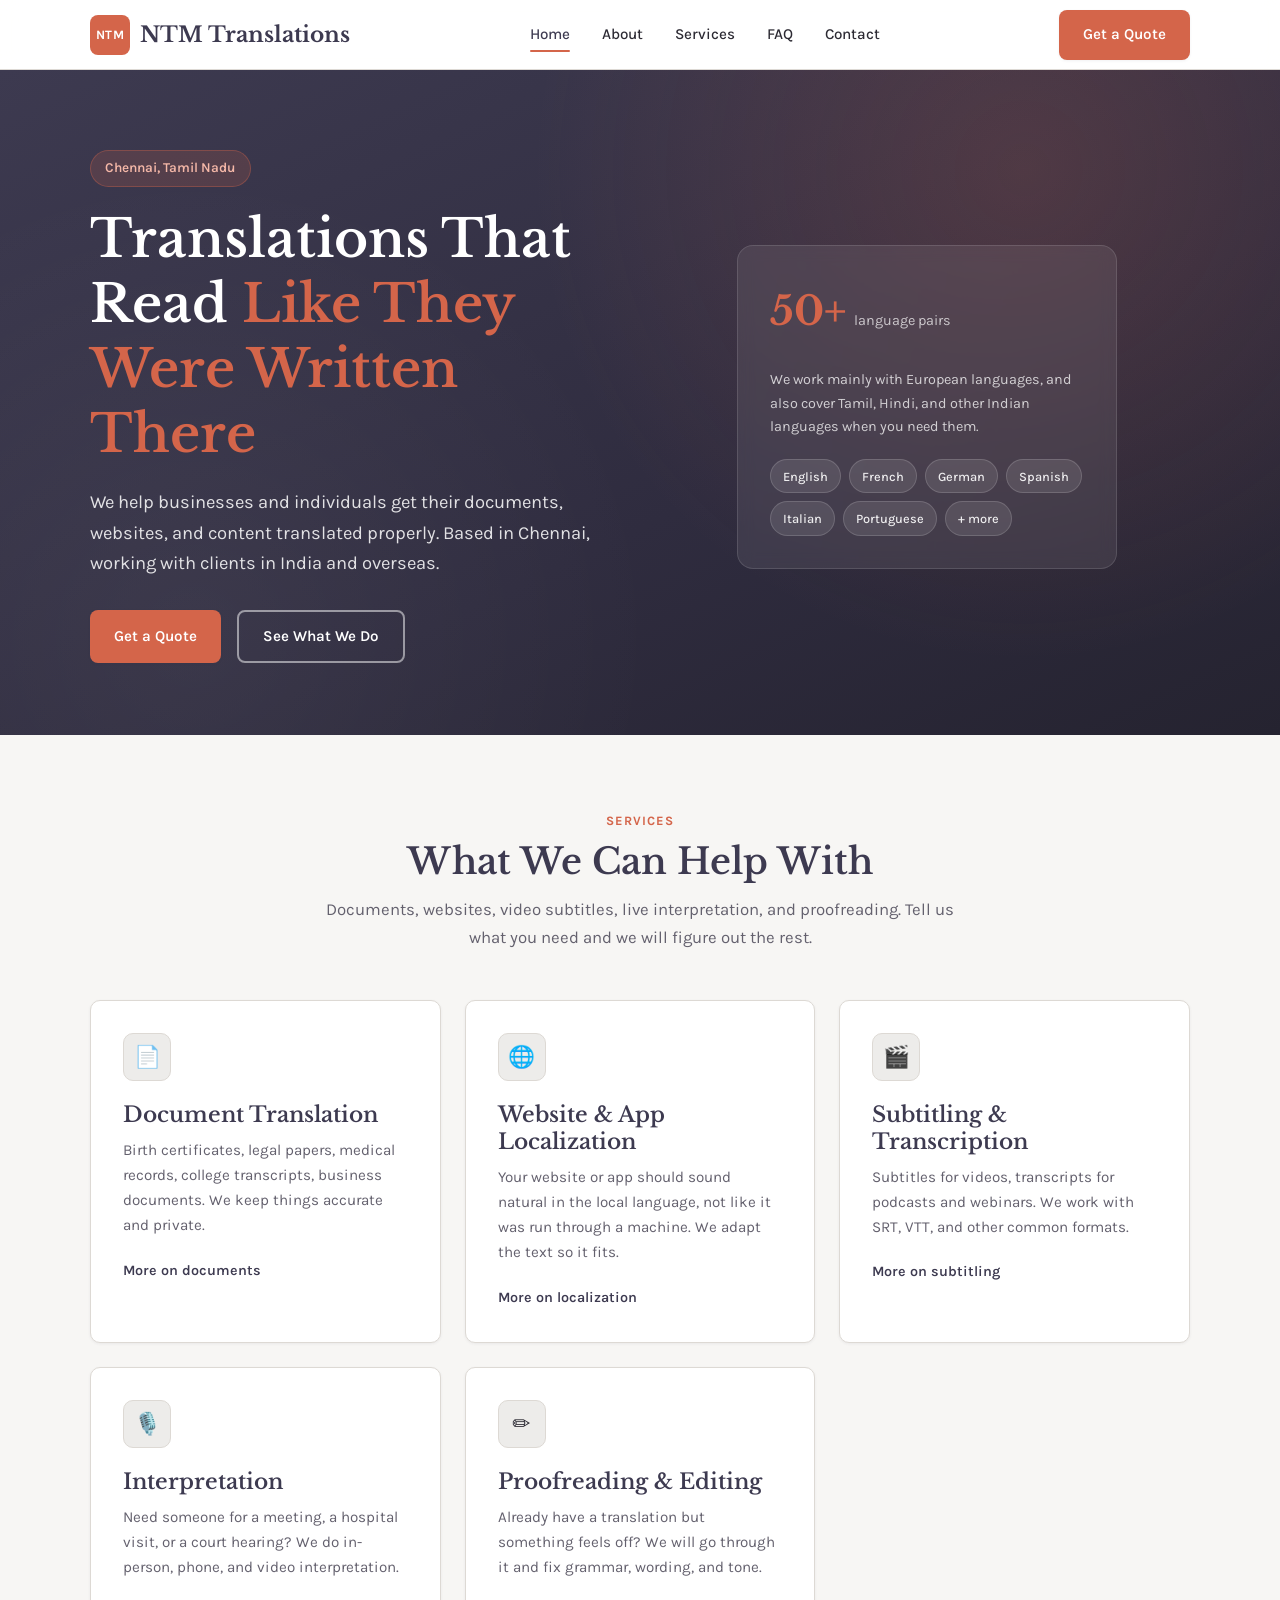
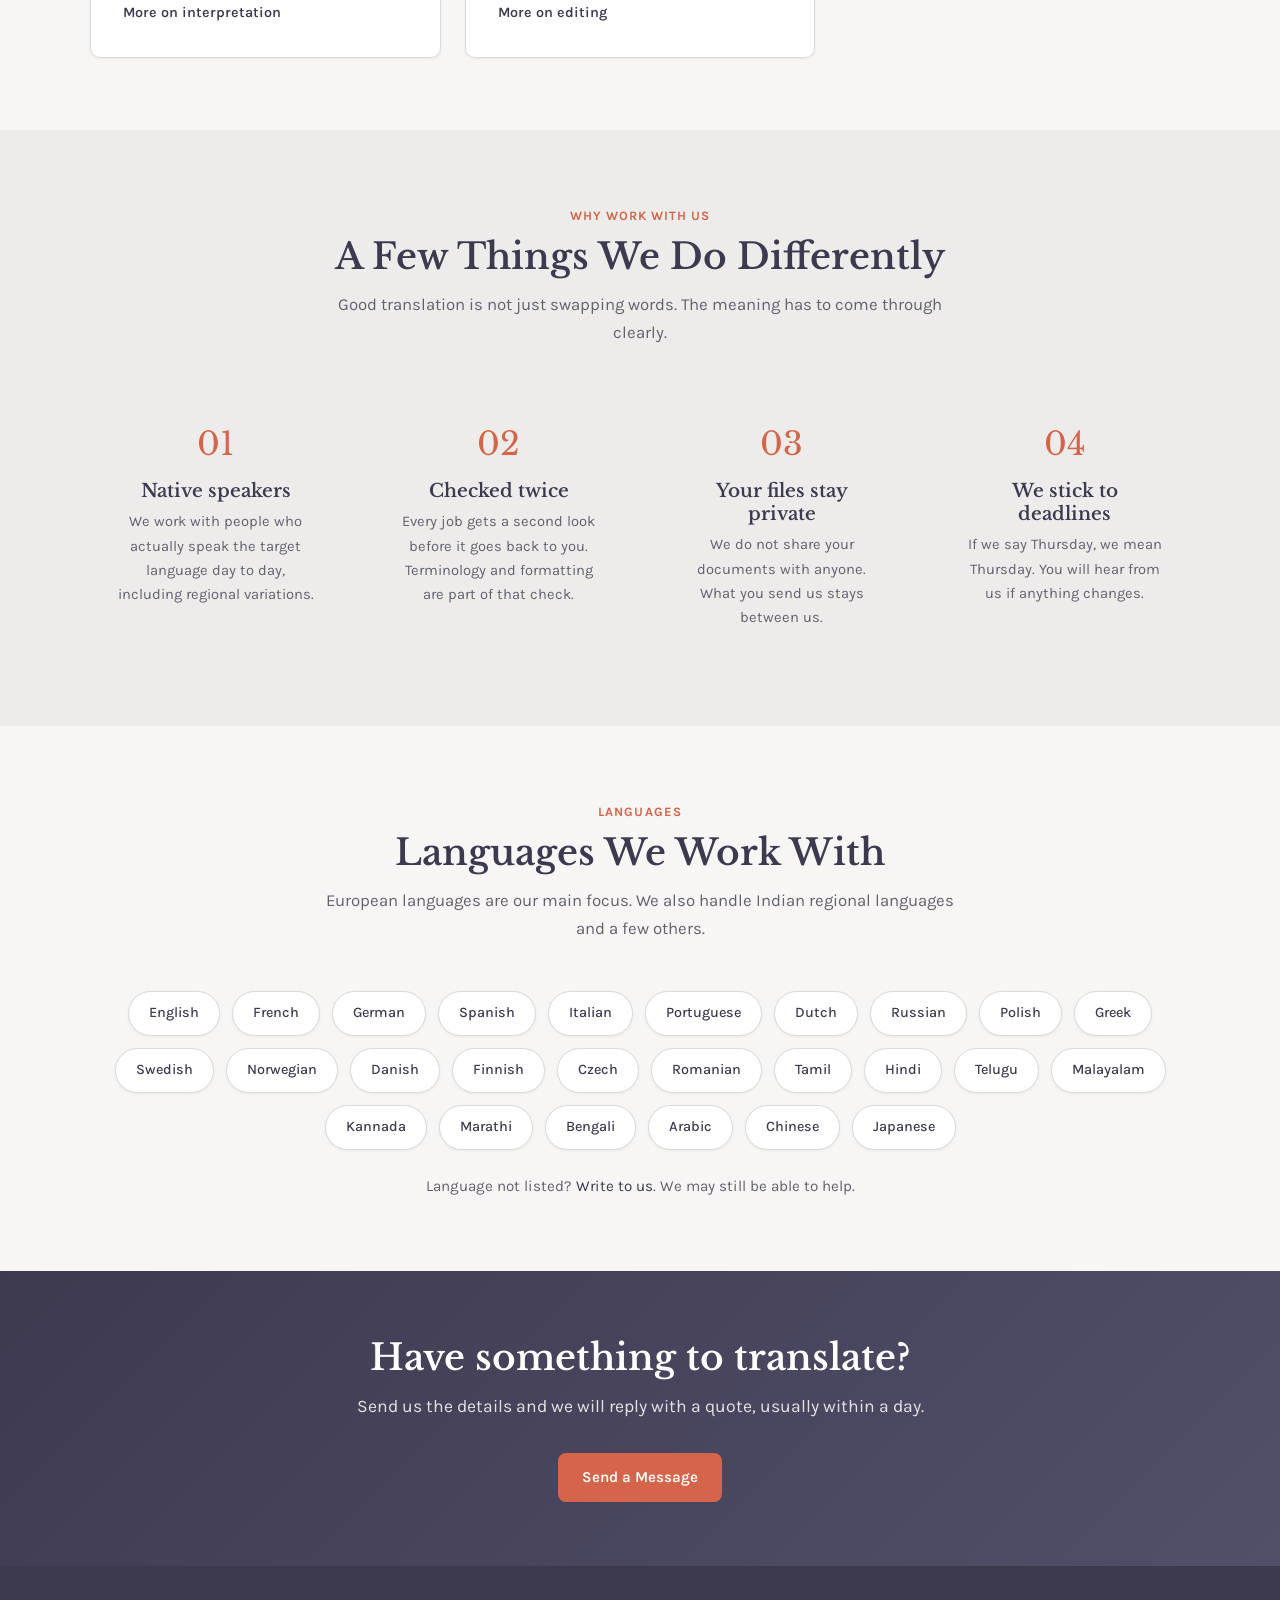
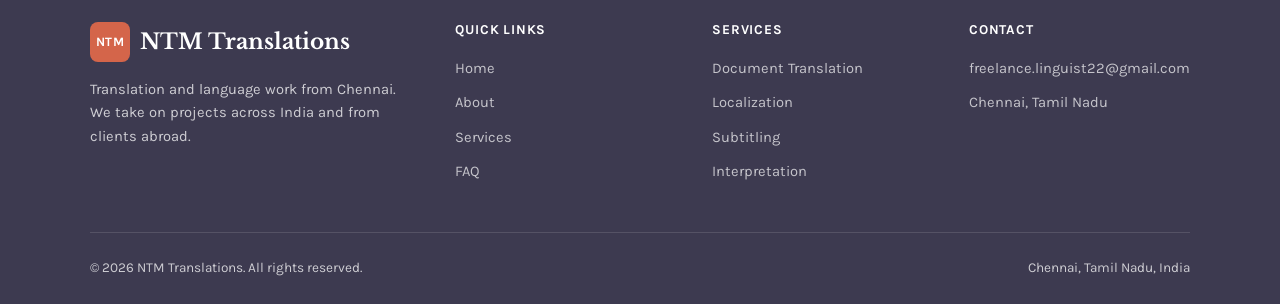
==== index.html @ 9d88496f "Initial NTM Translations website. Static site with home, about, services, contact, and FAQ pages for" ====
<!DOCTYPE html>
<html lang="en">
<head>
  <meta charset="UTF-8">
  <meta name="viewport" content="width=device-width, initial-scale=1.0">
  <meta name="description" content="NTM Translations offers document translation, localization, subtitling, and interpretation in Chennai. European and Indian languages.">
  <title>NTM Translations | Translation Services in Chennai</title>
  <link rel="preconnect" href="https://fonts.googleapis.com">
  <link rel="preconnect" href="https://fonts.gstatic.com" crossorigin>
  <link href="https://fonts.googleapis.com/css2?family=Karla:wght@400;500;600;700&family=Libre+Baskerville:wght@600;700&display=swap" rel="stylesheet">
  <link rel="stylesheet" href="css/styles.css">
</head>
<body>

  <header class="site-header">
    <div class="container header-inner">
      <a href="index.html" class="logo">
        <span class="logo-mark">NTM</span>
        NTM Translations
      </a>
      <nav class="nav-desktop" aria-label="Main navigation">
        <a href="index.html" class="active">Home</a>
        <a href="about.html">About</a>
        <a href="services.html">Services</a>
        <a href="faq.html">FAQ</a>
        <a href="contact.html">Contact</a>
      </nav>
      <a href="contact.html" class="btn btn-primary nav-desktop">Get a Quote</a>
      <button class="nav-toggle" aria-label="Open menu" aria-expanded="false">☰</button>
    </div>
    <nav class="nav-mobile" aria-label="Mobile navigation">
      <a href="index.html" class="active">Home</a>
      <a href="about.html">About</a>
      <a href="services.html">Services</a>
      <a href="faq.html">FAQ</a>
      <a href="contact.html">Contact</a>
      <a href="contact.html" class="btn btn-primary" style="margin-top: 1rem;">Get a Quote</a>
    </nav>
  </header>

  <main>
    <section class="hero">
      <div class="container hero-grid">
        <div class="hero-content">
          <span class="hero-badge">Chennai, Tamil Nadu</span>
          <h1>Translations That Read <span>Like They Were Written There</span></h1>
          <p class="hero-lead">
            We help businesses and individuals get their documents, websites, and content translated properly. Based in Chennai, working with clients in India and overseas.
          </p>
          <div class="hero-actions">
            <a href="contact.html" class="btn btn-primary">Get a Quote</a>
            <a href="services.html" class="btn btn-outline">See What We Do</a>
          </div>
        </div>
        <div class="hero-visual">
          <div class="hero-card">
            <div class="hero-card-stat">
              <strong>50+</strong>
              <span>language pairs</span>
            </div>
            <p style="color: rgba(255,255,255,0.75); font-size: 0.9rem; margin-bottom: 1.25rem;">We work mainly with European languages, and also cover Tamil, Hindi, and other Indian languages when you need them.</p>
            <div class="hero-lang-tags">
              <span class="lang-tag">English</span>
              <span class="lang-tag">French</span>
              <span class="lang-tag">German</span>
              <span class="lang-tag">Spanish</span>
              <span class="lang-tag">Italian</span>
              <span class="lang-tag">Portuguese</span>
              <span class="lang-tag">+ more</span>
            </div>
          </div>
        </div>
      </div>
    </section>

    <section>
      <div class="container">
        <div class="section-header">
          <span class="section-label">Services</span>
          <h2>What We Can Help With</h2>
          <p>Documents, websites, video subtitles, live interpretation, and proofreading. Tell us what you need and we will figure out the rest.</p>
        </div>
        <div class="cards-grid">
          <article class="card">
            <div class="card-icon">📄</div>
            <h3>Document Translation</h3>
            <p>Birth certificates, legal papers, medical records, college transcripts, business documents. We keep things accurate and private.</p>
            <a href="services.html#document" class="card-link">More on documents</a>
          </article>
          <article class="card">
            <div class="card-icon">🌐</div>
            <h3>Website & App Localization</h3>
            <p>Your website or app should sound natural in the local language, not like it was run through a machine. We adapt the text so it fits.</p>
            <a href="services.html#localization" class="card-link">More on localization</a>
          </article>
          <article class="card">
            <div class="card-icon">🎬</div>
            <h3>Subtitling & Transcription</h3>
            <p>Subtitles for videos, transcripts for podcasts and webinars. We work with SRT, VTT, and other common formats.</p>
            <a href="services.html#subtitling" class="card-link">More on subtitling</a>
          </article>
          <article class="card">
            <div class="card-icon">🎙️</div>
            <h3>Interpretation</h3>
            <p>Need someone for a meeting, a hospital visit, or a court hearing? We do in-person, phone, and video interpretation.</p>
            <a href="services.html#interpretation" class="card-link">More on interpretation</a>
          </article>
          <article class="card">
            <div class="card-icon">✏️</div>
            <h3>Proofreading & Editing</h3>
            <p>Already have a translation but something feels off? We will go through it and fix grammar, wording, and tone.</p>
            <a href="services.html#proofreading" class="card-link">More on editing</a>
          </article>
        </div>
      </div>
    </section>

    <section class="bg-alt">
      <div class="container">
        <div class="section-header">
          <span class="section-label">Why work with us</span>
          <h2>A Few Things We Do Differently</h2>
          <p>Good translation is not just swapping words. The meaning has to come through clearly.</p>
        </div>
        <div class="features-grid">
          <div class="feature-item">
            <div class="feature-number">01</div>
            <h3>Native speakers</h3>
            <p>We work with people who actually speak the target language day to day, including regional variations.</p>
          </div>
          <div class="feature-item">
            <div class="feature-number">02</div>
            <h3>Checked twice</h3>
            <p>Every job gets a second look before it goes back to you. Terminology and formatting are part of that check.</p>
          </div>
          <div class="feature-item">
            <div class="feature-number">03</div>
            <h3>Your files stay private</h3>
            <p>We do not share your documents with anyone. What you send us stays between us.</p>
          </div>
          <div class="feature-item">
            <div class="feature-number">04</div>
            <h3>We stick to deadlines</h3>
            <p>If we say Thursday, we mean Thursday. You will hear from us if anything changes.</p>
          </div>
        </div>
      </div>
    </section>

    <section>
      <div class="container">
        <div class="section-header">
          <span class="section-label">Languages</span>
          <h2>Languages We Work With</h2>
          <p>European languages are our main focus. We also handle Indian regional languages and a few others.</p>
        </div>
        <div class="languages-grid">
          <span class="language-pill">English</span>
          <span class="language-pill">French</span>
          <span class="language-pill">German</span>
          <span class="language-pill">Spanish</span>
          <span class="language-pill">Italian</span>
          <span class="language-pill">Portuguese</span>
          <span class="language-pill">Dutch</span>
          <span class="language-pill">Russian</span>
          <span class="language-pill">Polish</span>
          <span class="language-pill">Greek</span>
          <span class="language-pill">Swedish</span>
          <span class="language-pill">Norwegian</span>
          <span class="language-pill">Danish</span>
          <span class="language-pill">Finnish</span>
          <span class="language-pill">Czech</span>
          <span class="language-pill">Romanian</span>
          <span class="language-pill">Tamil</span>
          <span class="language-pill">Hindi</span>
          <span class="language-pill">Telugu</span>
          <span class="language-pill">Malayalam</span>
          <span class="language-pill">Kannada</span>
          <span class="language-pill">Marathi</span>
          <span class="language-pill">Bengali</span>
          <span class="language-pill">Arabic</span>
          <span class="language-pill">Chinese</span>
          <span class="language-pill">Japanese</span>
        </div>
        <p style="text-align: center; margin-top: 1.5rem; color: var(--color-text-muted); font-size: 0.95rem;">Language not listed? <a href="contact.html">Write to us</a>. We may still be able to help.</p>
      </div>
    </section>

    <section class="cta-band">
      <div class="container">
        <h2>Have something to translate?</h2>
        <p>Send us the details and we will reply with a quote, usually within a day.</p>
        <a href="contact.html" class="btn btn-primary">Send a Message</a>
      </div>
    </section>
  </main>

  <footer class="site-footer">
    <div class="container">
      <div class="footer-grid">
        <div class="footer-brand">
          <a href="index.html" class="logo">
            <span class="logo-mark">NTM</span>
            NTM Translations
          </a>
          <p>Translation and language work from Chennai. We take on projects across India and from clients abroad.</p>
        </div>
        <div class="footer-col">
          <h4>Quick Links</h4>
          <ul>
            <li><a href="index.html">Home</a></li>
            <li><a href="about.html">About</a></li>
            <li><a href="services.html">Services</a></li>
            <li><a href="faq.html">FAQ</a></li>
          </ul>
        </div>
        <div class="footer-col">
          <h4>Services</h4>
          <ul>
            <li><a href="services.html#document">Document Translation</a></li>
            <li><a href="services.html#localization">Localization</a></li>
            <li><a href="services.html#subtitling">Subtitling</a></li>
            <li><a href="services.html#interpretation">Interpretation</a></li>
          </ul>
        </div>
        <div class="footer-col">
          <h4>Contact</h4>
          <ul>
            <li><a href="mailto:freelance.linguist22@gmail.com">freelance.linguist22@gmail.com</a></li>
            <li><a href="contact.html">Chennai, Tamil Nadu</a></li>
          </ul>
        </div>
      </div>
      <div class="footer-bottom">
        <span>© 2026 NTM Translations. All rights reserved.</span>
        <span>Chennai, Tamil Nadu, India</span>
      </div>
    </div>
  </footer>

  <script src="js/main.js"></script>
</body>
</html>
---- css/styles.css ----
/* NTM Translations */
:root {
  --color-primary: #3d3a50;
  --color-primary-light: #524f6a;
  --color-accent: #d4654a;
  --color-accent-hover: #bf553c;
  --color-bg: #f7f6f4;
  --color-bg-alt: #edecea;
  --color-surface: #ffffff;
  --color-text: #2c2a33;
  --color-text-muted: #64616e;
  --color-border: #ddd9d4;
  --font-display: "Libre Baskerville", Georgia, serif;
  --font-body: "Karla", system-ui, sans-serif;
  --shadow-sm: 0 1px 3px rgba(61, 58, 80, 0.07);
  --shadow-md: 0 4px 18px rgba(61, 58, 80, 0.09);
  --shadow-lg: 0 10px 36px rgba(61, 58, 80, 0.12);
  --radius: 10px;
  --radius-lg: 16px;
  --max-width: 1100px;
  --header-height: 70px;
}

*, *::before, *::after {
  box-sizing: border-box;
  margin: 0;
  padding: 0;
}

html {
  scroll-behavior: smooth;
}

body {
  font-family: var(--font-body);
  font-size: 1rem;
  line-height: 1.65;
  color: var(--color-text);
  background: var(--color-bg);
  -webkit-font-smoothing: antialiased;
}

img {
  max-width: 100%;
  height: auto;
  display: block;
}

a {
  color: var(--color-primary);
  text-decoration: none;
  transition: color 0.2s;
}

a:hover {
  color: var(--color-accent);
}

h1, h2, h3, h4 {
  font-family: var(--font-display);
  font-weight: 600;
  line-height: 1.25;
  color: var(--color-primary);
}

h1 { font-size: clamp(2.25rem, 5vw, 3.25rem); }
h2 { font-size: clamp(1.75rem, 3.5vw, 2.25rem); }
h3 { font-size: 1.35rem; }

p + p { margin-top: 1rem; }

.container {
  width: min(100% - 2rem, var(--max-width));
  margin-inline: auto;
}

/* Header */
.site-header {
  position: sticky;
  top: 0;
  z-index: 100;
  background: rgba(255, 255, 255, 0.92);
  backdrop-filter: blur(12px);
  border-bottom: 1px solid var(--color-border);
  height: var(--header-height);
}

.header-inner {
  display: flex;
  align-items: center;
  justify-content: space-between;
  height: var(--header-height);
}

.logo {
  display: flex;
  align-items: center;
  gap: 0.65rem;
  font-family: var(--font-display);
  font-size: 1.35rem;
  font-weight: 700;
  color: var(--color-primary);
}

.logo-mark {
  width: 40px;
  height: 40px;
  background: var(--color-accent);
  border-radius: 8px;
  display: flex;
  align-items: center;
  justify-content: center;
  color: #fff;
  font-family: var(--font-body);
  font-size: 0.8rem;
  font-weight: 700;
  letter-spacing: 0.02em;
}

.nav-desktop {
  display: flex;
  align-items: center;
  gap: 2rem;
}

.nav-desktop a {
  font-size: 0.95rem;
  font-weight: 500;
  color: var(--color-text);
}

.nav-desktop a.active,
.nav-desktop a:hover {
  color: var(--color-primary);
}

.nav-desktop a.active {
  position: relative;
}

.nav-desktop a.active::after {
  content: "";
  position: absolute;
  bottom: -4px;
  left: 0;
  right: 0;
  height: 2px;
  background: var(--color-accent);
  border-radius: 1px;
}

.btn {
  display: inline-flex;
  align-items: center;
  justify-content: center;
  gap: 0.5rem;
  padding: 0.75rem 1.5rem;
  font-family: var(--font-body);
  font-size: 0.95rem;
  font-weight: 600;
  border-radius: 8px;
  border: none;
  cursor: pointer;
  transition: transform 0.15s, box-shadow 0.2s, background 0.2s;
}

.btn:hover {
  transform: translateY(-1px);
}

.btn-primary {
  background: var(--color-accent);
  color: #fff;
  box-shadow: var(--shadow-sm);
}

.btn-primary:hover {
  background: var(--color-accent-hover);
  color: #fff;
  box-shadow: var(--shadow-md);
}

.btn-outline {
  background: transparent;
  color: var(--color-primary);
  border: 2px solid var(--color-primary);
}

.btn-outline:hover {
  background: var(--color-primary);
  color: white;
}

.nav-toggle {
  display: none;
  background: none;
  border: none;
  cursor: pointer;
  padding: 0.5rem;
  color: var(--color-primary);
}

.nav-mobile {
  display: none;
  position: fixed;
  inset: var(--header-height) 0 0 0;
  background: var(--color-surface);
  padding: 1.5rem;
  flex-direction: column;
  gap: 0.25rem;
  border-top: 1px solid var(--color-border);
  z-index: 99;
}

.nav-mobile.open {
  display: flex;
}

.nav-mobile a {
  padding: 0.85rem 1rem;
  font-weight: 500;
  color: var(--color-text);
  border-radius: 8px;
}

.nav-mobile a:hover,
.nav-mobile a.active {
  background: var(--color-bg-alt);
  color: var(--color-primary);
}

/* Hero */
.hero {
  padding: 5rem 0 4.5rem;
  background: linear-gradient(155deg, var(--color-primary) 0%, #2f2c3f 60%, #252330 100%);
  color: white;
  position: relative;
  overflow: hidden;
}

.hero::before {
  content: "";
  position: absolute;
  inset: 0;
  background:
    radial-gradient(circle at 80% 15%, rgba(212, 101, 74, 0.18) 0%, transparent 42%),
    radial-gradient(circle at 15% 85%, rgba(255, 255, 255, 0.05) 0%, transparent 38%);
  pointer-events: none;
}

.hero-grid {
  display: grid;
  grid-template-columns: 1fr 1fr;
  gap: 3rem;
  align-items: center;
  position: relative;
}

.hero-content h1 {
  color: white;
  margin-bottom: 1.25rem;
}

.hero-content h1 span {
  color: var(--color-accent);
}

.hero-lead {
  font-size: 1.15rem;
  color: rgba(255, 255, 255, 0.85);
  margin-bottom: 2rem;
  max-width: 32rem;
}

.hero-actions {
  display: flex;
  flex-wrap: wrap;
  gap: 1rem;
}

.hero-actions .btn-outline {
  border-color: rgba(255, 255, 255, 0.5);
  color: white;
}

.hero-actions .btn-outline:hover {
  background: white;
  color: var(--color-primary);
  border-color: white;
}

.hero-visual {
  display: flex;
  justify-content: center;
}

.hero-card {
  background: rgba(255, 255, 255, 0.08);
  border: 1px solid rgba(255, 255, 255, 0.12);
  border-radius: var(--radius-lg);
  padding: 2rem;
  backdrop-filter: blur(8px);
  width: 100%;
  max-width: 380px;
}

.hero-card-stat {
  display: flex;
  align-items: baseline;
  gap: 0.5rem;
  margin-bottom: 1.5rem;
}

.hero-card-stat strong {
  font-family: var(--font-display);
  font-size: 2.5rem;
  color: var(--color-accent);
}

.hero-card-stat span {
  color: rgba(255, 255, 255, 0.7);
  font-size: 0.9rem;
}

.hero-lang-tags {
  display: flex;
  flex-wrap: wrap;
  gap: 0.5rem;
}

.lang-tag {
  background: rgba(255, 255, 255, 0.1);
  border: 1px solid rgba(255, 255, 255, 0.15);
  color: rgba(255, 255, 255, 0.9);
  padding: 0.35rem 0.75rem;
  border-radius: 999px;
  font-size: 0.8rem;
  font-weight: 500;
}

.hero-badge {
  display: inline-flex;
  align-items: center;
  gap: 0.5rem;
  background: rgba(212, 101, 74, 0.18);
  border: 1px solid rgba(212, 101, 74, 0.35);
  color: #f5b8a8;
  padding: 0.4rem 0.9rem;
  border-radius: 999px;
  font-size: 0.85rem;
  font-weight: 600;
  margin-bottom: 1.25rem;
}

/* Sections */
section {
  padding: 4.5rem 0;
}

.section-header {
  text-align: center;
  max-width: 640px;
  margin: 0 auto 3rem;
}

.section-header p {
  color: var(--color-text-muted);
  margin-top: 0.75rem;
  font-size: 1.05rem;
}

.section-label {
  display: inline-block;
  font-size: 0.8rem;
  font-weight: 700;
  letter-spacing: 0.08em;
  text-transform: uppercase;
  color: var(--color-accent);
  margin-bottom: 0.5rem;
}

.bg-alt {
  background: var(--color-bg-alt);
}

/* Cards grid */
.cards-grid {
  display: grid;
  grid-template-columns: repeat(auto-fit, minmax(280px, 1fr));
  gap: 1.5rem;
}

.card {
  background: var(--color-surface);
  border-radius: var(--radius);
  padding: 2rem;
  border: 1px solid var(--color-border);
  box-shadow: var(--shadow-sm);
  transition: box-shadow 0.25s, transform 0.25s;
}

.card:hover {
  box-shadow: var(--shadow-md);
  transform: translateY(-3px);
}

.card-icon {
  width: 48px;
  height: 48px;
  background: var(--color-bg-alt);
  border: 1px solid var(--color-border);
  border-radius: 10px;
  display: flex;
  align-items: center;
  justify-content: center;
  font-size: 1.35rem;
  margin-bottom: 1.25rem;
}

.card h3 {
  margin-bottom: 0.65rem;
}

.card p {
  color: var(--color-text-muted);
  font-size: 0.95rem;
}

.card-link {
  display: inline-flex;
  align-items: center;
  gap: 0.35rem;
  margin-top: 1.25rem;
  font-weight: 600;
  font-size: 0.9rem;
}

/* Why us */
.features-grid {
  display: grid;
  grid-template-columns: repeat(auto-fit, minmax(240px, 1fr));
  gap: 2rem;
}

.feature-item {
  text-align: center;
  padding: 1.5rem;
}

.feature-number {
  font-family: var(--font-display);
  font-size: 2rem;
  color: var(--color-accent);
  margin-bottom: 0.5rem;
}

.feature-item h3 {
  margin-bottom: 0.5rem;
  font-size: 1.15rem;
}

.feature-item p {
  color: var(--color-text-muted);
  font-size: 0.92rem;
}

/* Languages section */
.languages-grid {
  display: flex;
  flex-wrap: wrap;
  justify-content: center;
  gap: 0.75rem;
}

.language-pill {
  background: var(--color-surface);
  border: 1px solid var(--color-border);
  padding: 0.6rem 1.25rem;
  border-radius: 999px;
  font-weight: 500;
  font-size: 0.9rem;
  color: var(--color-primary);
  box-shadow: var(--shadow-sm);
}

/* CTA band */
.cta-band {
  background: linear-gradient(135deg, var(--color-primary), var(--color-primary-light));
  color: white;
  padding: 4rem 0;
  text-align: center;
}

.cta-band h2 {
  color: white;
  margin-bottom: 0.75rem;
}

.cta-band p {
  color: rgba(255, 255, 255, 0.85);
  margin-bottom: 2rem;
  font-size: 1.1rem;
}

/* Page hero (inner pages) */
.page-hero {
  background: linear-gradient(155deg, var(--color-primary) 0%, #2f2c3f 100%);
  color: white;
  padding: 3.5rem 0;
  text-align: center;
}

.page-hero h1 {
  color: white;
  margin-bottom: 0.75rem;
}

.page-hero p {
  color: rgba(255, 255, 255, 0.8);
  font-size: 1.1rem;
  max-width: 560px;
  margin: 0 auto;
}

/* About */
.about-grid {
  display: grid;
  grid-template-columns: 1fr 1fr;
  gap: 3rem;
  align-items: start;
}

.about-content h2 {
  margin-bottom: 1rem;
}

.about-content p {
  color: var(--color-text-muted);
}

.values-list {
  list-style: none;
  margin-top: 2rem;
}

.values-list li {
  display: flex;
  gap: 1rem;
  padding: 1.25rem 0;
  border-bottom: 1px solid var(--color-border);
}

.values-list li:last-child {
  border-bottom: none;
}

.value-icon {
  flex-shrink: 0;
  width: 36px;
  height: 36px;
  background: var(--color-bg-alt);
  border-radius: 8px;
  display: flex;
  align-items: center;
  justify-content: center;
  font-size: 1.1rem;
}

.values-list strong {
  display: block;
  color: var(--color-primary);
  margin-bottom: 0.25rem;
}

.values-list span {
  color: var(--color-text-muted);
  font-size: 0.92rem;
}

.about-sidebar {
  background: var(--color-surface);
  border-radius: var(--radius-lg);
  padding: 2rem;
  border: 1px solid var(--color-border);
  box-shadow: var(--shadow-md);
}

.about-sidebar h3 {
  margin-bottom: 1.25rem;
}

.detail-row {
  display: flex;
  gap: 0.75rem;
  padding: 0.85rem 0;
  border-bottom: 1px solid var(--color-border);
  font-size: 0.95rem;
}

.detail-row:last-child {
  border-bottom: none;
}

.detail-row .label {
  font-weight: 600;
  color: var(--color-primary);
  min-width: 90px;
}

.detail-row .value {
  color: var(--color-text-muted);
}

/* Services detail */
.service-block {
  display: grid;
  grid-template-columns: auto 1fr;
  gap: 2rem;
  padding: 2.5rem 0;
  border-bottom: 1px solid var(--color-border);
}

.service-block:last-child {
  border-bottom: none;
}

.service-block .card-icon {
  width: 56px;
  height: 56px;
  font-size: 1.6rem;
}

.service-block h2 {
  font-size: 1.5rem;
  margin-bottom: 0.75rem;
}

.service-block p {
  color: var(--color-text-muted);
}

.service-list {
  margin-top: 1rem;
  list-style: none;
  display: grid;
  grid-template-columns: repeat(auto-fit, minmax(200px, 1fr));
  gap: 0.5rem;
}

.service-list li {
  display: flex;
  align-items: center;
  gap: 0.5rem;
  font-size: 0.92rem;
  color: var(--color-text);
}

.service-list li::before {
  content: "✓";
  color: var(--color-accent);
  font-weight: 700;
}

/* Contact */
.contact-grid {
  display: grid;
  grid-template-columns: 1fr 1.2fr;
  gap: 3rem;
  align-items: start;
}

.contact-info h2 {
  margin-bottom: 1rem;
}

.contact-info > p {
  color: var(--color-text-muted);
  margin-bottom: 2rem;
}

.contact-details {
  list-style: none;
}

.contact-details li {
  display: flex;
  gap: 1rem;
  padding: 1rem 0;
  border-bottom: 1px solid var(--color-border);
}

.contact-details .icon {
  width: 44px;
  height: 44px;
  background: var(--color-bg-alt);
  border-radius: 10px;
  display: flex;
  align-items: center;
  justify-content: center;
  font-size: 0.75rem;
  font-weight: 700;
  color: var(--color-primary);
  flex-shrink: 0;
  letter-spacing: 0.02em;
}

.contact-details strong {
  display: block;
  color: var(--color-primary);
  margin-bottom: 0.15rem;
}

.contact-details span,
.contact-details a {
  color: var(--color-text-muted);
  font-size: 0.95rem;
}

.contact-form-wrap {
  background: var(--color-surface);
  border-radius: var(--radius-lg);
  padding: 2.5rem;
  border: 1px solid var(--color-border);
  box-shadow: var(--shadow-md);
}

.contact-form-wrap h3 {
  margin-bottom: 1.5rem;
}

.form-group {
  margin-bottom: 1.25rem;
}

.form-group label {
  display: block;
  font-weight: 600;
  font-size: 0.9rem;
  margin-bottom: 0.4rem;
  color: var(--color-primary);
}

.form-group input,
.form-group select,
.form-group textarea {
  width: 100%;
  padding: 0.75rem 1rem;
  border: 1px solid var(--color-border);
  border-radius: 8px;
  font-family: var(--font-body);
  font-size: 0.95rem;
  background: var(--color-bg);
  transition: border-color 0.2s, box-shadow 0.2s;
}

.form-group input:focus,
.form-group select:focus,
.form-group textarea:focus {
  outline: none;
  border-color: var(--color-primary);
  box-shadow: 0 0 0 3px rgba(13, 59, 76, 0.1);
}

.form-group textarea {
  min-height: 140px;
  resize: vertical;
}

.form-row {
  display: grid;
  grid-template-columns: 1fr 1fr;
  gap: 1rem;
}

.form-note {
  font-size: 0.85rem;
  color: var(--color-text-muted);
  margin-top: 1rem;
}

/* FAQ */
.faq-list {
  max-width: 760px;
  margin: 0 auto;
}

.faq-item {
  background: var(--color-surface);
  border: 1px solid var(--color-border);
  border-radius: var(--radius);
  margin-bottom: 0.75rem;
  overflow: hidden;
}

.faq-question {
  width: 100%;
  display: flex;
  align-items: center;
  justify-content: space-between;
  gap: 1rem;
  padding: 1.25rem 1.5rem;
  background: none;
  border: none;
  cursor: pointer;
  font-family: var(--font-body);
  font-size: 1rem;
  font-weight: 600;
  color: var(--color-primary);
  text-align: left;
}

.faq-question:hover {
  background: var(--color-bg-alt);
}

.faq-icon {
  flex-shrink: 0;
  width: 28px;
  height: 28px;
  border-radius: 50%;
  background: var(--color-bg-alt);
  display: flex;
  align-items: center;
  justify-content: center;
  font-size: 1.1rem;
  transition: transform 0.25s;
}

.faq-item.open .faq-icon {
  transform: rotate(45deg);
}

.faq-answer {
  max-height: 0;
  overflow: hidden;
  transition: max-height 0.35s ease;
}

.faq-item.open .faq-answer {
  max-height: 300px;
}

.faq-answer-inner {
  padding: 0 1.5rem 1.25rem;
  color: var(--color-text-muted);
  font-size: 0.95rem;
}

/* Footer */
.site-footer {
  background: var(--color-primary);
  color: rgba(255, 255, 255, 0.75);
  padding: 3.5rem 0 1.5rem;
}

.footer-grid {
  display: grid;
  grid-template-columns: 1.5fr 1fr 1fr 1fr;
  gap: 2.5rem;
  margin-bottom: 2.5rem;
}

.footer-brand .logo {
  color: white;
  margin-bottom: 1rem;
}

.footer-brand p {
  font-size: 0.92rem;
  line-height: 1.6;
}

.footer-col h4 {
  color: white;
  font-family: var(--font-body);
  font-size: 0.85rem;
  font-weight: 700;
  letter-spacing: 0.06em;
  text-transform: uppercase;
  margin-bottom: 1rem;
}

.footer-col ul {
  list-style: none;
}

.footer-col li {
  margin-bottom: 0.5rem;
}

.footer-col a {
  color: rgba(255, 255, 255, 0.7);
  font-size: 0.92rem;
}

.footer-col a:hover {
  color: var(--color-accent);
}

.footer-bottom {
  border-top: 1px solid rgba(255, 255, 255, 0.12);
  padding-top: 1.5rem;
  display: flex;
  flex-wrap: wrap;
  justify-content: space-between;
  gap: 1rem;
  font-size: 0.85rem;
}

/* Responsive */
@media (max-width: 900px) {
  .hero-grid,
  .about-grid,
  .contact-grid,
  .footer-grid {
    grid-template-columns: 1fr;
  }

  .hero-visual {
    order: -1;
  }

  .hero-card {
    max-width: 100%;
  }

  .footer-grid {
    grid-template-columns: 1fr 1fr;
  }
}

@media (max-width: 640px) {
  .nav-desktop {
    display: none;
  }

  .nav-toggle {
    display: block;
  }

  .hero {
    padding: 3.5rem 0 3rem;
  }

  .hero-actions {
    flex-direction: column;
  }

  .hero-actions .btn {
    width: 100%;
  }

  .form-row {
    grid-template-columns: 1fr;
  }

  .service-block {
    grid-template-columns: 1fr;
    gap: 1rem;
  }

  .footer-grid {
    grid-template-columns: 1fr;
  }
}
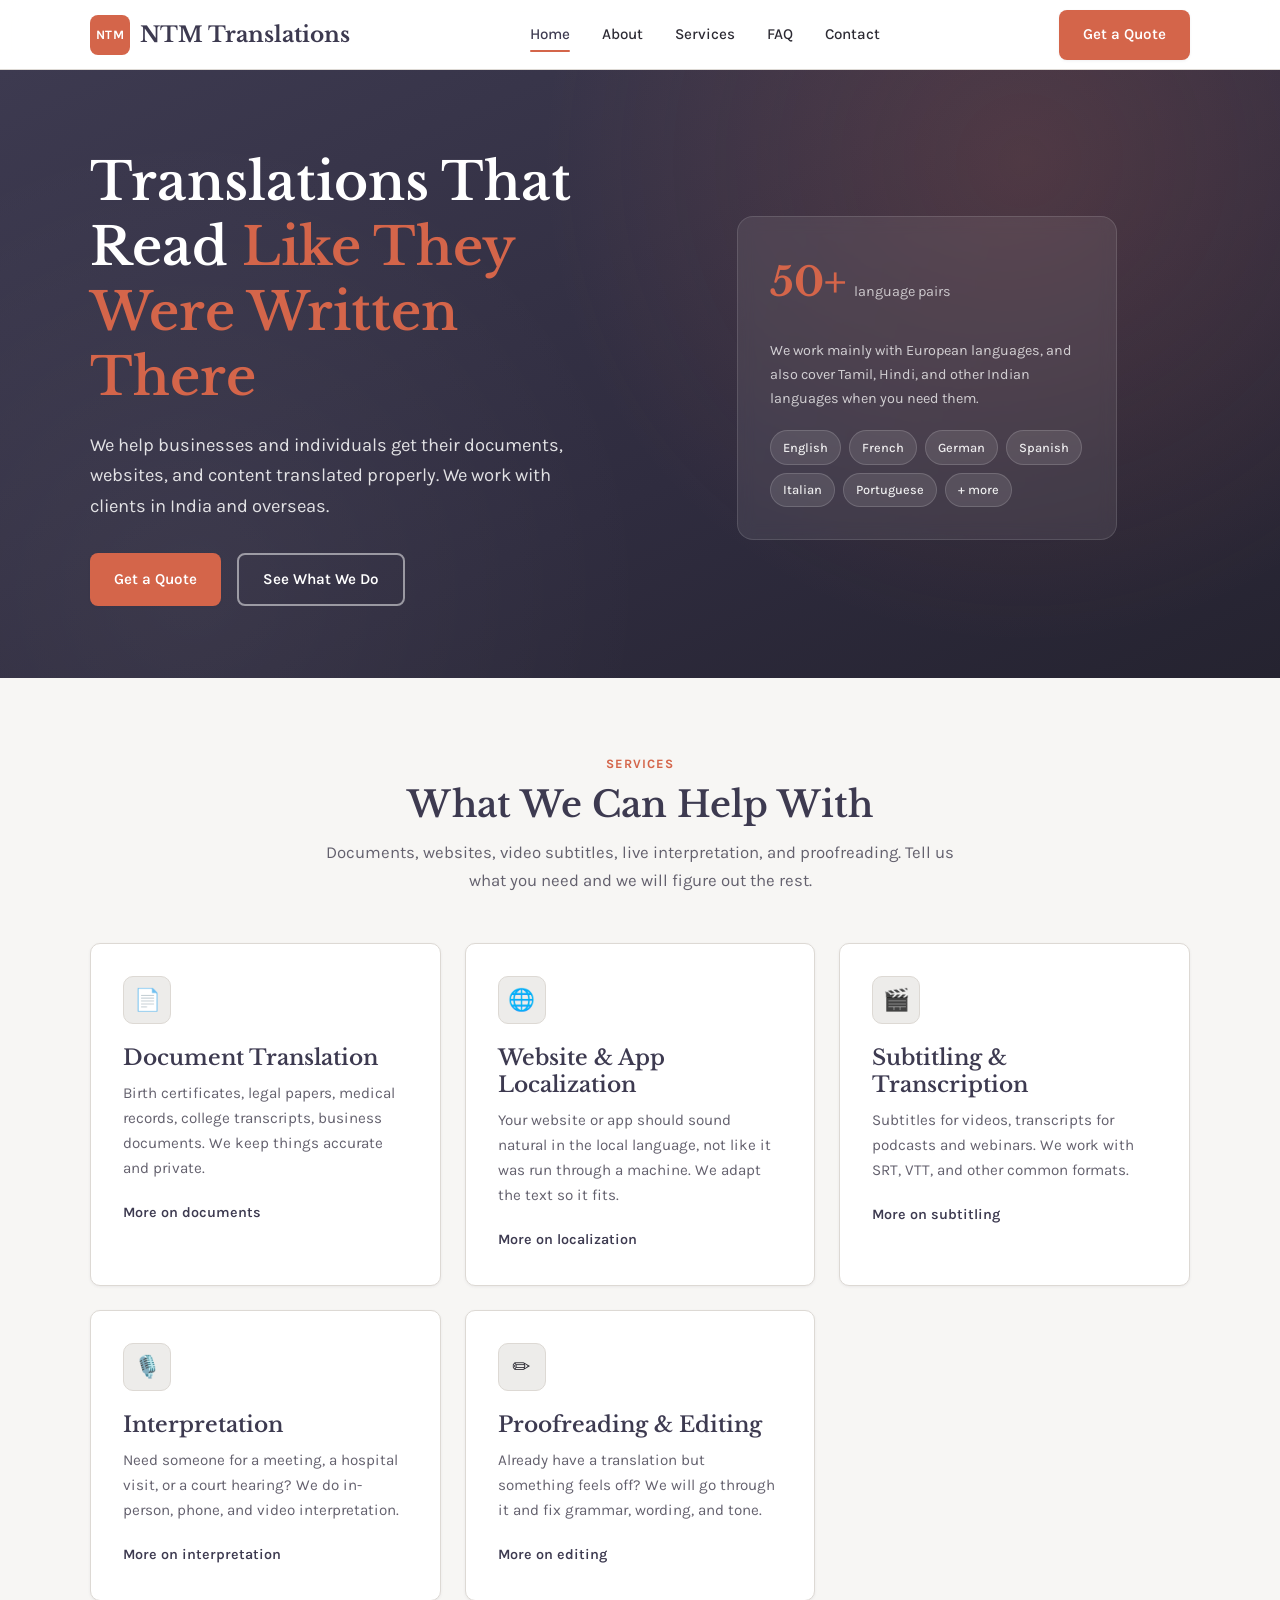
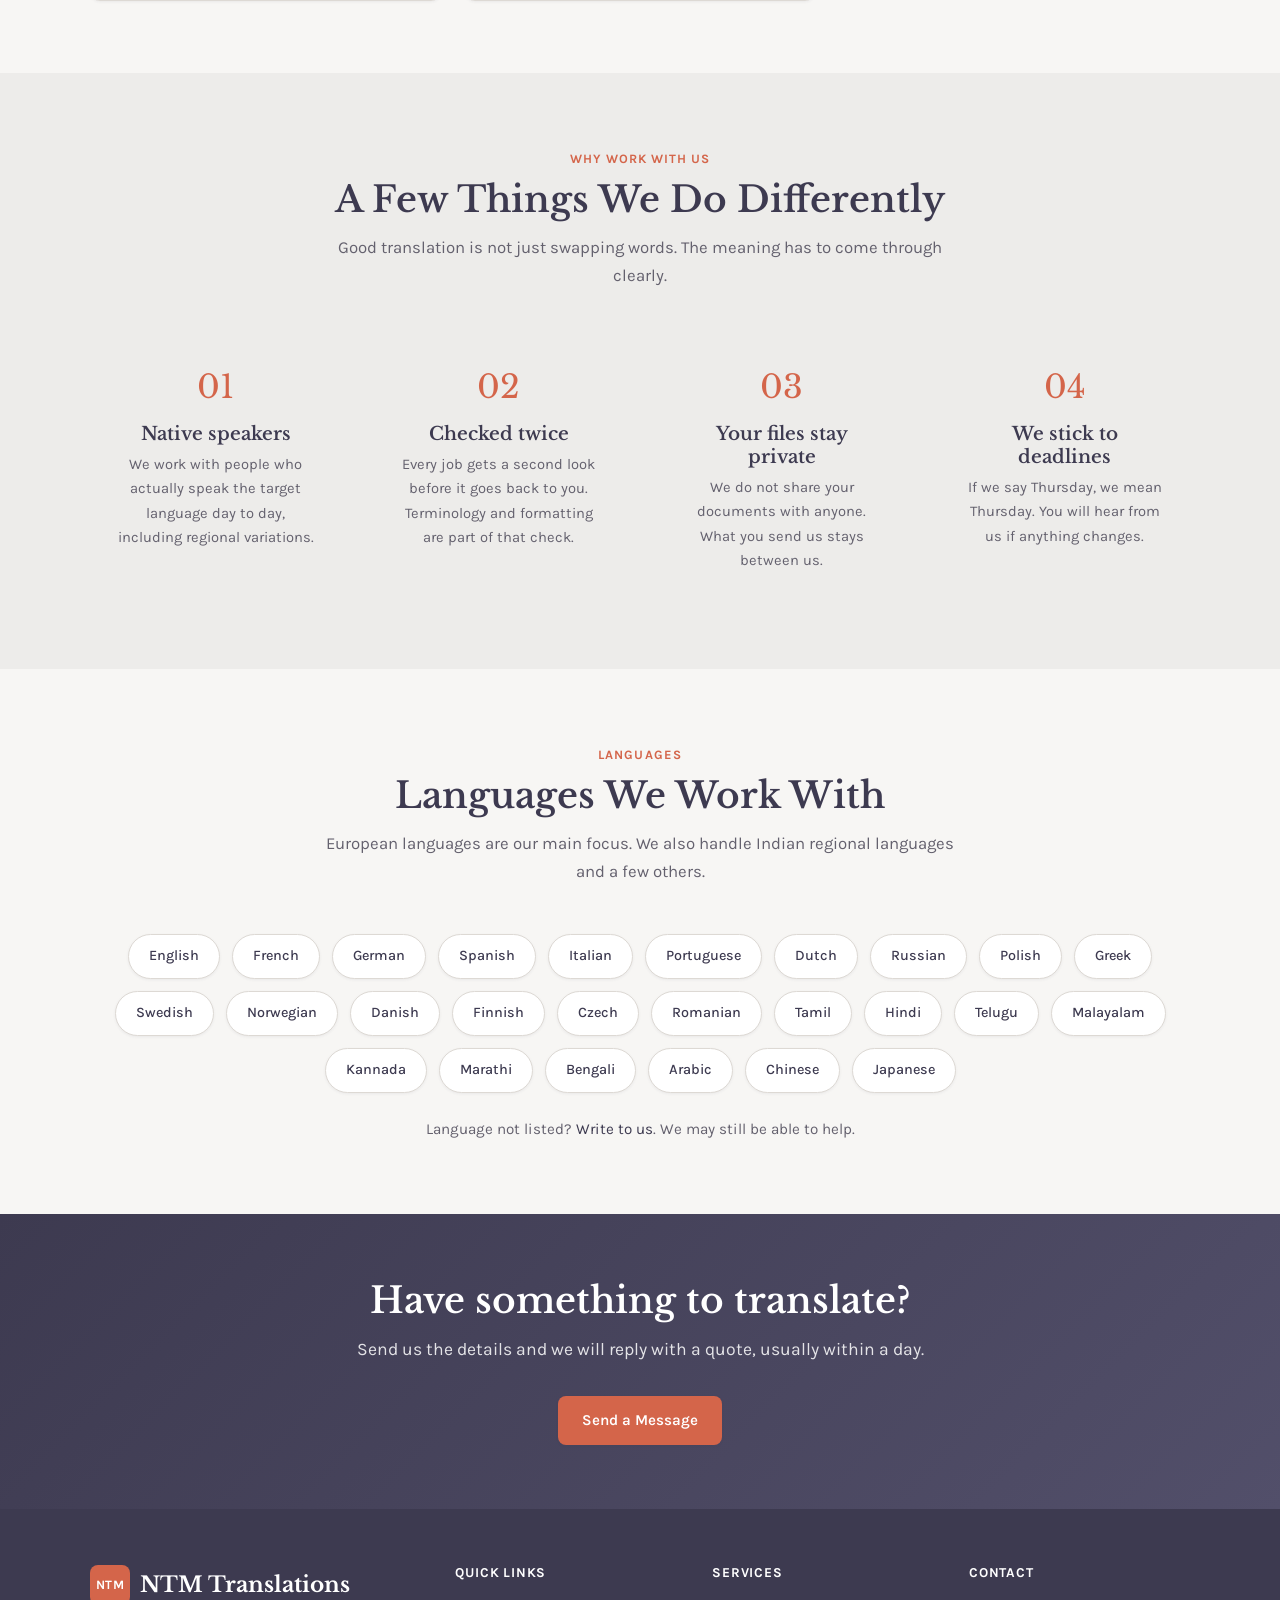
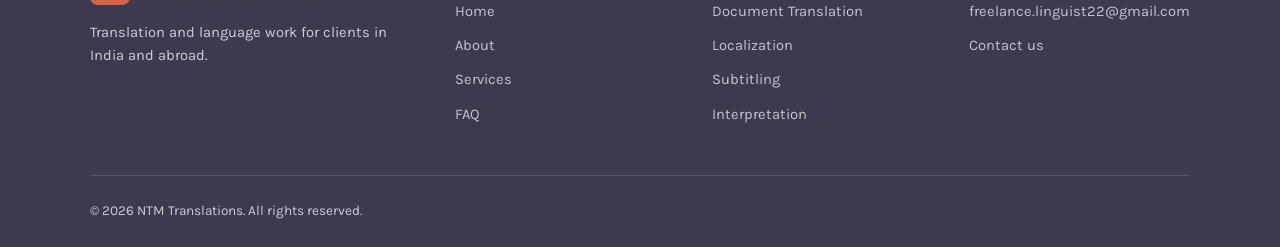
==== commit d5adef64: "Remove location and address from home page. Co-authored-by: Cursor <cursoragent@cursor.com>" ====
--- a/index.html
+++ b/index.html
@@ -3,8 +3,8 @@
 <head>
   <meta charset="UTF-8">
   <meta name="viewport" content="width=device-width, initial-scale=1.0">
-  <meta name="description" content="NTM Translations offers document translation, localization, subtitling, and interpretation in Chennai. European and Indian languages.">
-  <title>NTM Translations | Translation Services in Chennai</title>
+  <meta name="description" content="NTM Translations offers document translation, localization, subtitling, and interpretation. European and Indian languages.">
+  <title>NTM Translations | Translation Services</title>
   <link rel="preconnect" href="https://fonts.googleapis.com">
   <link rel="preconnect" href="https://fonts.gstatic.com" crossorigin>
   <link href="https://fonts.googleapis.com/css2?family=Karla:wght@400;500;600;700&family=Libre+Baskerville:wght@600;700&display=swap" rel="stylesheet">
@@ -42,10 +42,9 @@
     <section class="hero">
       <div class="container hero-grid">
         <div class="hero-content">
-          <span class="hero-badge">Chennai, Tamil Nadu</span>
           <h1>Translations That Read <span>Like They Were Written There</span></h1>
           <p class="hero-lead">
-            We help businesses and individuals get their documents, websites, and content translated properly. Based in Chennai, working with clients in India and overseas.
+            We help businesses and individuals get their documents, websites, and content translated properly. We work with clients in India and overseas.
           </p>
           <div class="hero-actions">
             <a href="contact.html" class="btn btn-primary">Get a Quote</a>
@@ -203,7 +202,7 @@
             <span class="logo-mark">NTM</span>
             NTM Translations
           </a>
-          <p>Translation and language work from Chennai. We take on projects across India and from clients abroad.</p>
+          <p>Translation and language work for clients in India and abroad.</p>
         </div>
         <div class="footer-col">
           <h4>Quick Links</h4>
@@ -227,13 +226,12 @@
           <h4>Contact</h4>
           <ul>
             <li><a href="mailto:freelance.linguist22@gmail.com">freelance.linguist22@gmail.com</a></li>
-            <li><a href="contact.html">Chennai, Tamil Nadu</a></li>
+            <li><a href="contact.html">Contact us</a></li>
           </ul>
         </div>
       </div>
       <div class="footer-bottom">
         <span>© 2026 NTM Translations. All rights reserved.</span>
-        <span>Chennai, Tamil Nadu, India</span>
       </div>
     </div>
   </footer>
